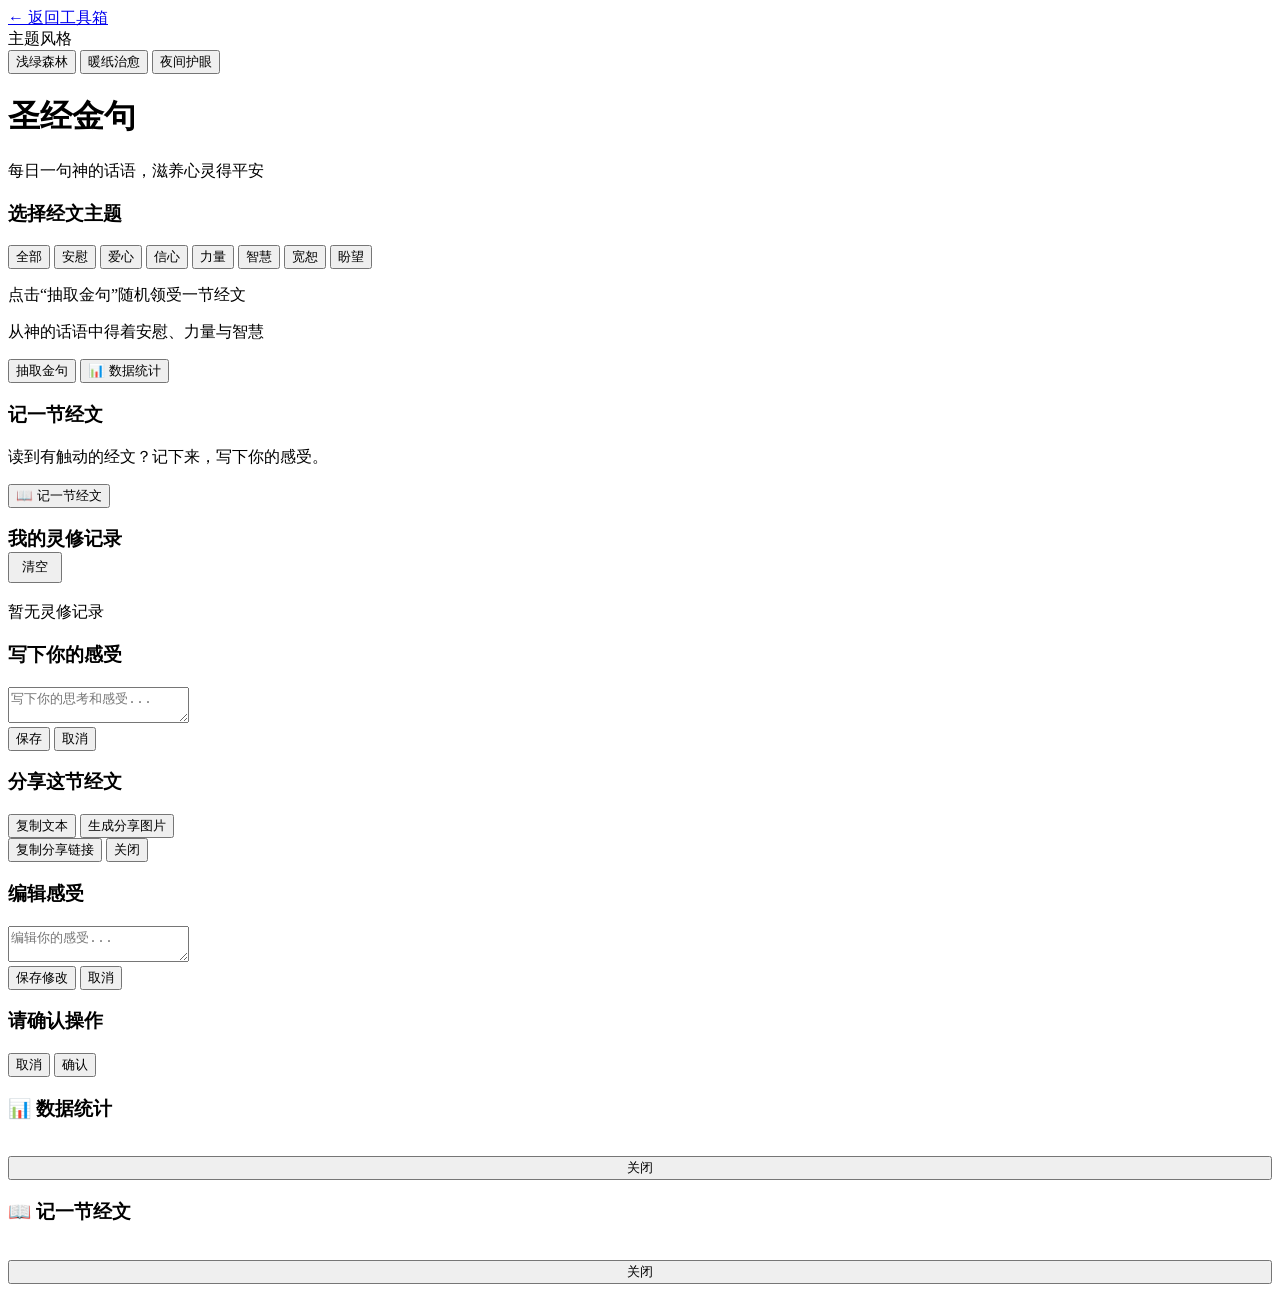
==== bible/index.html @ 03e0ed8d "fix(bible): 修复导出崩溃、日期时区与离线依赖等问题 - 新增 date-utils，统一本地日期格式化与时间戳解析：   修复打卡用 toISOString 导致的 UTC 偏移、Safa" ====
﻿<!DOCTYPE html>
<html lang="zh-CN" data-theme="forest">
<head>
    <meta charset="UTF-8">
    <meta name="viewport" content="width=device-width, initial-scale=1.0">
    <title>圣经金句</title>
    <link rel="preconnect" href="https://fonts.googleapis.com">
    <link rel="preconnect" href="https://fonts.gstatic.com" crossorigin>
    <link href="https://fonts.googleapis.com/css2?family=Noto+Sans+SC:wght@400;500;600;700&family=Noto+Serif+SC:wght@500;600;700&display=swap" rel="stylesheet">
    <link rel="stylesheet" href="../shared/theme.css">
    <link rel="stylesheet" href="./src/styles.css">
    <script src="./vendor/html2canvas.min.js"></script>
    <link rel="manifest" href="./manifest.webmanifest">
    <link rel="icon" href="./icons/icon-192.png">
    <link rel="apple-touch-icon" href="./icons/icon-192.png">
    <meta name="theme-color" content="#c27a3a">
    <meta name="apple-mobile-web-app-capable" content="yes">
    <meta name="apple-mobile-web-app-status-bar-style" content="default">
    <meta name="apple-mobile-web-app-title" content="圣经金句">
</head>
<body>
    <div class="container">
        <header>
            <a class="back-link" href="../">← 返回工具箱</a>
            <div class="theme-switch-wrap">
                <span class="theme-switch-label">主题风格</span>
                <div class="theme-selector" id="themeSelector" role="group" aria-label="主题风格切换">
                    <button class="filter-btn theme-option-btn active" id="themeToggleBtn" type="button" data-theme-choice="forest" aria-pressed="true">浅绿森林</button>
                    <button class="filter-btn theme-option-btn" type="button" data-theme-choice="warm" aria-pressed="false">暖纸治愈</button>
                    <button class="filter-btn theme-option-btn" type="button" data-theme-choice="dark" aria-pressed="false">夜间护眼</button>
                </div>
            </div>
            <h1>圣经金句</h1>
            <p>每日一句神的话语，滋养心灵得平安</p>
        </header>

        <!-- 今日经文 -->
        <div class="daily-card-section" id="dailyCardSection">
            <div id="dailyCardContainer"></div>
        </div>

        <div class="filter-section">
            <h3>选择经文主题</h3>
            <div class="filter-buttons" id="categoryFilters">
                <button class="filter-btn active" data-category="all">全部</button>
                <button class="filter-btn" data-category="comfort">安慰</button>
                <button class="filter-btn" data-category="love">爱心</button>
                <button class="filter-btn" data-category="faith">信心</button>
                <button class="filter-btn" data-category="strength">力量</button>
                <button class="filter-btn" data-category="wisdom">智慧</button>
                <button class="filter-btn" data-category="forgiveness">宽恕</button>
                <button class="filter-btn" data-category="hope">盼望</button>
            </div>
        </div>

        <div class="card-container" id="cardContainer">
            <div class="empty-state" id="emptyState">
                <p>点击“抽取金句”随机领受一节经文</p>
                <p>从神的话语中得着安慰、力量与智慧</p>
            </div>
            <div id="cardContent" style="display: none;">
                <div class="card-category" id="cardCategory"></div>
                <div class="card-level" id="cardLevel"></div>
                <div class="card-question" id="cardQuestion"></div>
                <div class="card-voice-controls" id="cardVoiceControls"></div>
            </div>
        </div>

        <!-- 控制按钮 -->
        <div class="controls">
            <button class="btn" id="drawBtn">抽取金句</button>
            <button class="btn btn-secondary" id="saveBtn" style="display: none;">写下感受</button>
            <button class="btn btn-secondary" id="shareBtn" style="display: none;">分享</button>
            <button class="btn btn-secondary" id="statsBtn">📊 数据统计</button>
        </div>

        <!-- 记一节经文 -->
        <div class="verse-note-section" id="verseNoteSection">
            <h3>记一节经文</h3>
            <p class="verse-note-hint">读到有触动的经文？记下来，写下你的感受。</p>
            <button class="btn" id="verseNoteBtn">📖 记一节经文</button>
        </div>

        <div class="history-section">
            <h3>
                我的灵修记录
                <div class="history-header-actions">
                    <div id="historyExportContainer"></div>
                    <button class="filter-btn" id="clearHistoryBtn" style="font-size: 0.8rem; padding: 5px 12px;">清空</button>
                </div>
            </h3>
            <div id="historyFiltersContainer"></div>
            <div class="history-list" id="historyList">
                <div class="empty-state">
                    <p>暂无灵修记录</p>
                </div>
            </div>
        </div>
    </div>

    <div class="modal" id="saveModal">
        <div class="modal-content">
            <h3>写下你的感受</h3>
            <p id="saveModalQuestion" style="margin-bottom: 15px; color: #6b7280;"></p>
            <div class="textarea-with-voice">
                <textarea id="answerInput" placeholder="写下你的思考和感受..."></textarea>
                <div class="voice-input-wrapper" id="saveVoiceWrapper"></div>
            </div>
            <button class="btn" id="confirmSaveBtn">保存</button>
            <button class="btn btn-secondary" id="cancelSaveBtn">取消</button>
        </div>
    </div>

    <div class="modal" id="shareModal">
        <div class="modal-content">
            <h3>分享这节经文</h3>
            <div class="share-preview" id="sharePreview">
                <div class="question" id="shareQuestion"></div>
                <div class="answer" id="shareAnswer"></div>
            </div>
            <div class="share-actions">
                <div class="share-actions-row">
                    <button class="btn" id="copyShareBtn">复制文本</button>
                    <button class="btn btn-secondary" id="generateImageBtn">生成分享图片</button>
                </div>
                <div class="share-actions-row">
                    <button class="btn btn-secondary" id="copyLinkBtn">复制分享链接</button>
                    <button class="btn btn-secondary" id="closeShareBtn">关闭</button>
                </div>
            </div>
            <div id="imagePreviewContainer" style="display: none; margin-top: 15px; text-align: center;">
                <img id="generatedImagePreview" class="share-image-preview" alt="分享卡片预览">
                <button class="btn" id="downloadImageBtn" style="margin-top: 10px;">下载图片</button>
            </div>
        </div>
    </div>

    <div class="modal" id="editModal">
        <div class="modal-content">
            <h3>编辑感受</h3>
            <p id="editModalQuestion" style="margin-bottom: 15px; color: #6b7280; font-weight: 500;"></p>
            <div class="textarea-with-voice">
                <textarea id="editAnswerInput" placeholder="编辑你的感受..."></textarea>
                <div class="voice-input-wrapper" id="editVoiceWrapper"></div>
            </div>
            <button class="btn" id="confirmEditBtn">保存修改</button>
            <button class="btn btn-secondary" id="cancelEditBtn">取消</button>
        </div>
    </div>

    <div class="modal" id="confirmModal">
        <div class="modal-content">
            <h3>请确认操作</h3>
            <p id="confirmMessage" style="margin-bottom: 16px; color: #6b7280;"></p>
            <div class="modal-actions">
                <button class="btn btn-secondary" id="confirmCancelBtn">取消</button>
                <button class="btn" id="confirmOkBtn">确认</button>
            </div>
        </div>
    </div>

    <div class="modal" id="statsModal">
        <div class="modal-content stats-modal-content">
            <h3>📊 数据统计</h3>
            <div id="statsContainer"></div>
            <button class="btn btn-secondary" id="closeStatsBtn" style="margin-top: 16px; width: 100%;">关闭</button>
        </div>
    </div>

    <!-- 记一节经文模态框 -->
    <div class="modal" id="verseNoteModal">
        <div class="modal-content verse-note-modal">
            <h3>📖 记一节经文</h3>
            <div id="verseNoteContainer"></div>
            <button class="btn btn-secondary" id="closeVerseNoteBtn" style="margin-top: 16px; width: 100%;">关闭</button>
        </div>
    </div>

    <div id="toastContainer" aria-live="polite" aria-atomic="true"></div>


    <!-- 隐藏的图片分享卡片模板 -->
    <div id="shareCardTemplate" style="position: fixed; left: -9999px; top: 0; width: 600px; height: 800px; overflow: hidden;">
        <div class="share-card-visual">
            <div class="share-card-leaf share-card-leaf-1">🌿</div>
            <div class="share-card-leaf share-card-leaf-2">🍃</div>
            <div class="share-card-leaf share-card-leaf-3">🌱</div>
            <div class="share-card-header">
                <span class="share-card-logo">✝️</span>
                <span class="share-card-title">圣经金句</span>
            </div>
            <div class="share-card-content">
                <div class="share-card-category" id="shareCardCategory"></div>
                <div class="share-card-question" id="shareCardQuestion"></div>
                <div class="share-card-ref" id="shareCardRef"></div>
                <div class="share-card-answer-section" id="shareCardAnswerSection">
                    <div class="share-card-answer-label">我的感受</div>
                    <div class="share-card-answer" id="shareCardAnswer"></div>
                </div>
            </div>
            <div class="share-card-footer">
                <div class="share-card-slogan">每日一句神的话语，滋养心灵得平安</div>
                <div class="share-card-qrcode-text">愿神的话语，成为你脚前的灯</div>
            </div>
        </div>
    </div>

    <script>
        (function loadAppScript() {
            const script = document.createElement('script');
            if (window.location.protocol === 'file:') {
                script.src = './src/app.bundle.js';
            } else {
                script.type = 'module';
                script.src = './src/main.js';
            }
            document.body.appendChild(script);
        })();

        // 注册 Service Worker（file:// 下不可用，跳过）
        if ('serviceWorker' in navigator && window.location.protocol !== 'file:') {
            window.addEventListener('load', () => {
                navigator.serviceWorker.register('./sw.js').catch((error) => {
                    console.warn('Service Worker 注册失败:', error);
                });
            });
        }
    </script>
</body>
</html>
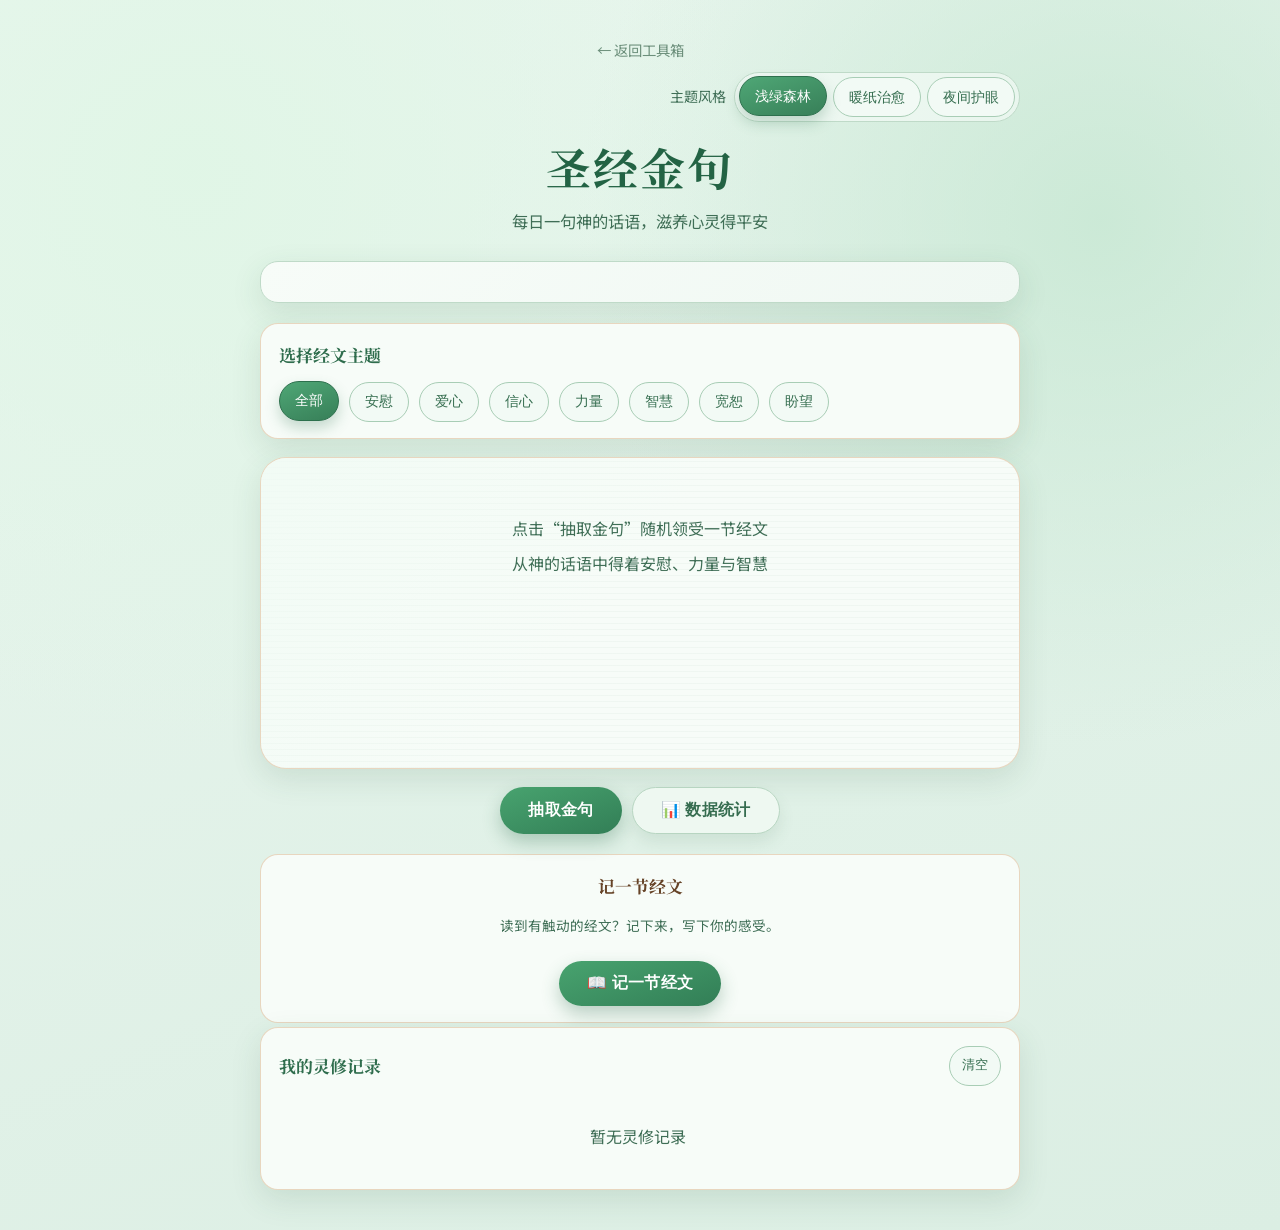
==== commit 7b740395: "feat(bible): 支持 JSON 导入与删除/清空撤销 此前只能导出不能导入，换设备、清缓存或误点清空后记录无法恢复； 删除确认还写着「不可恢复」。这次把数据安全闭环补上。  - 新增 his" ====
--- a/bible/index.html
+++ b/bible/index.html
@@ -177,6 +177,7 @@
     </div>
 
     <div id="toastContainer" aria-live="polite" aria-atomic="true"></div>
+    <input type="file" id="importFileInput" accept="application/json,.json" hidden>
 
 
     <!-- 隐藏的图片分享卡片模板 -->
--- a/bible/src/styles.css
+++ b/bible/src/styles.css
@@ -0,0 +1,3196 @@
+﻿:root {
+    --bg-main: #f6ecdf;
+    --bg-secondary: #efe1cd;
+    --paper: #fff9f1;
+    --paper-strong: #fff5e8;
+    --text-primary: #3d2c1f;
+    --text-secondary: #715740;
+    --text-muted: #9a7f67;
+    --accent: #c27a3a;
+    --accent-strong: #a86428;
+    --accent-soft: #e7c6a2;
+    --line: #e4ccb0;
+    --success: #357a4c;
+    --danger: #a54a2a;
+    --shadow-soft: 0 10px 30px rgba(95, 60, 25, 0.12);
+    --shadow-card: 0 16px 34px rgba(95, 60, 25, 0.16);
+    --radius-xl: 26px;
+    --radius-lg: 18px;
+    --radius-md: 12px;
+}
+:root[data-theme='dark'] {
+    --bg-main: #1f1b17;
+    --bg-secondary: #2b241e;
+    --paper: #2f2821;
+    --paper-strong: #3a3027;
+    --text-primary: #f5e9d9;
+    --text-secondary: #e3ccb2;
+    --text-muted: #c1a88d;
+    --accent: #d69a5c;
+    --accent-strong: #ba7e40;
+    --line: #5a4a3a;
+    --success: #79b489;
+    --danger: #d37f63;
+    --shadow-soft: 0 12px 30px rgba(0, 0, 0, 0.3);
+}
+:root[data-theme='forest'] {
+    --bg-main: #e9f6ee;
+    --bg-secondary: #dbeee3;
+    --paper: #f7fcf8;
+    --paper-strong: #f0f8f3;
+    --text-primary: #1f4631;
+    --text-secondary: #3f6e56;
+    --text-muted: #6c8f7b;
+    --accent: #3f9b66;
+    --accent-strong: #2f7c51;
+    --accent-soft: #cae8d6;
+    --line: #bfdac8;
+    --success: #2f8554;
+    --danger: #b45339;
+    --shadow-soft: 0 10px 30px rgba(49, 95, 64, 0.13);
+    --shadow-card: 0 16px 34px rgba(49, 95, 64, 0.16);
+}
+
+* {
+    margin: 0;
+    padding: 0;
+    box-sizing: border-box;
+}
+
+html,
+body {
+    min-height: 100%;
+}
+
+body {
+    font-family: 'Noto Sans SC', 'Microsoft YaHei', sans-serif;
+    color: var(--text-primary);
+    background:
+        radial-gradient(circle at 12% 14%, rgba(255, 240, 220, 0.9) 0%, rgba(255, 240, 220, 0) 36%),
+        radial-gradient(circle at 86% 18%, rgba(244, 216, 183, 0.75) 0%, rgba(244, 216, 183, 0) 34%),
+        linear-gradient(160deg, var(--bg-main) 0%, var(--bg-secondary) 100%);
+    display: flex;
+    justify-content: center;
+    padding: 28px 18px calc(40px + env(safe-area-inset-bottom));
+    line-height: 1.55;
+    -webkit-tap-highlight-color: transparent;
+    transition: background 0.26s ease, color 0.2s ease;
+}
+
+.container {
+    width: 100%;
+    max-width: 760px;
+    position: relative;
+}
+
+header {
+    text-align: center;
+    margin-bottom: 26px;
+    animation: rise-in 0.5s ease-out both;
+}
+
+.theme-switch-wrap {
+    display: flex;
+    justify-content: flex-end;
+    align-items: center;
+    flex-wrap: wrap;
+    gap: 8px;
+    margin-bottom: 10px;
+}
+.theme-switch-label {
+    color: var(--text-secondary);
+    font-size: 0.88rem;
+}
+.theme-selector {
+    display: inline-flex;
+    gap: 6px;
+    padding: 4px;
+    border-radius: 999px;
+    border: 1px solid var(--line);
+    background: rgba(255, 255, 255, 0.5);
+}
+.theme-option-btn {
+    min-height: 34px;
+    padding: 7px 12px;
+    font-size: 0.82rem;
+    white-space: nowrap;
+}
+
+header h1 {
+    font-family: 'Noto Serif SC', 'Songti SC', serif;
+    font-size: clamp(2rem, 4.3vw, 2.8rem);
+    letter-spacing: 0.04em;
+    color: #5c3d24;
+    margin-bottom: 8px;
+}
+
+header p {
+    color: var(--text-secondary);
+    font-size: 1.02rem;
+}
+
+.filter-section,
+.history-section,
+.card-container,
+.modal-content {
+    background: var(--paper);
+    border: 1px solid rgba(228, 204, 176, 0.78);
+    box-shadow: var(--shadow-soft);
+}
+
+.filter-section,
+.history-section {
+    border-radius: var(--radius-lg);
+    padding: 18px 18px 16px;
+}
+
+.filter-section {
+    margin-bottom: 18px;
+    animation: rise-in 0.55s ease-out both;
+}
+
+.filter-section h3,
+.history-section h3 {
+    font-family: 'Noto Serif SC', 'Songti SC', serif;
+    color: #69462c;
+    margin-bottom: 14px;
+    font-size: 1.06rem;
+}
+
+.filter-buttons {
+    display: flex;
+    flex-wrap: wrap;
+    gap: 10px;
+}
+
+.filter-btn {
+    border: 1px solid #d6b58f;
+    background: #fff7ee;
+    color: #80583a;
+    border-radius: 999px;
+    padding: 9px 15px;
+    font-size: 0.9rem;
+    min-height: 40px;
+    cursor: pointer;
+    transition: transform 0.18s cubic-bezier(0.2, 0.8, 0.2, 1), box-shadow 0.18s ease, background-color 0.2s ease, color 0.2s ease, border-color 0.2s ease;
+}
+
+.filter-btn:hover,
+.filter-btn.active {
+    background: linear-gradient(160deg, #d3955a 0%, #be7736 100%);
+    color: #fff;
+    border-color: #b46a2d;
+    box-shadow: 0 7px 14px rgba(167, 101, 44, 0.24);
+    transform: translateY(-1px);
+}
+
+.filter-btn:active {
+    transform: scale(0.98);
+}
+
+.card-container {
+    border-radius: var(--radius-xl);
+    padding: 34px 28px;
+    min-height: 312px;
+    margin-bottom: 18px;
+    position: relative;
+    overflow: hidden;
+    animation: rise-in 0.6s ease-out both;
+}
+
+.card-container::before {
+    content: '';
+    position: absolute;
+    inset: 0;
+    pointer-events: none;
+    background:
+        linear-gradient(130deg, rgba(255, 244, 228, 0.75) 0%, rgba(255, 244, 228, 0) 46%),
+        repeating-linear-gradient(0deg, rgba(191, 147, 107, 0.035) 0, rgba(191, 147, 107, 0.035) 1px, transparent 1px, transparent 6px);
+}
+
+#cardContent,
+#emptyState {
+    position: relative;
+    z-index: 1;
+}
+
+.empty-state {
+    text-align: center;
+    color: var(--text-secondary);
+    padding: 24px 12px;
+}
+
+.empty-state p + p {
+    margin-top: 10px;
+}
+
+.card-category {
+    font-size: 0.9rem;
+    color: #896a4d;
+    margin-bottom: 12px;
+    text-transform: none;
+}
+
+.card-level,
+.history-item .level-badge {
+    display: inline-flex;
+    align-items: center;
+    border-radius: 999px;
+    padding: 5px 13px;
+    font-size: 0.8rem;
+    font-weight: 700;
+    border: 1px solid transparent;
+    margin-bottom: 16px;
+}
+
+.level-1 {
+    background: #f7ecdc;
+    color: #8f5d2f;
+    border-color: #e6c9a7;
+}
+
+.level-2 {
+    background: #f4e2cf;
+    color: #7b4625;
+    border-color: #dfbb93;
+}
+
+.level-3 {
+    background: #f0d9c7;
+    color: #6e2f1e;
+    border-color: #d8ab8d;
+}
+
+.card-question {
+    font-family: 'Noto Serif SC', 'Songti SC', serif;
+    font-size: clamp(1.28rem, 2.7vw, 1.68rem);
+    line-height: 1.75;
+    color: #422c1a;
+}
+
+/* Bible verse display styles */
+.verse-text {
+    font-family: 'Noto Serif SC', 'Songti SC', serif;
+    font-size: clamp(1.32rem, 2.8vw, 1.72rem);
+    line-height: 1.85;
+    color: #422c1a;
+    margin-bottom: 16px;
+    text-align: center;
+}
+
+.verse-reference {
+    font-family: 'Noto Sans SC', sans-serif;
+    font-size: clamp(0.95rem, 2vw, 1.15rem);
+    color: #8b6914;
+    text-align: right;
+    font-style: italic;
+    margin-top: 12px;
+    padding-top: 12px;
+    border-top: 1px dashed var(--line);
+}
+
+/* Verse reference label in card header */
+.verse-reference-label {
+    background: linear-gradient(135deg, var(--accent-soft) 0%, var(--accent) 100%);
+    color: var(--paper);
+    font-size: 0.85rem;
+    font-weight: 600;
+    padding: 6px 14px;
+    border-radius: 20px;
+    font-family: 'Noto Sans SC', sans-serif;
+    letter-spacing: 0.02em;
+}
+
+/* Verse reference badge in history */
+.verse-reference-badge {
+    background: linear-gradient(135deg, #8b6914 0%, #c27a3a 100%);
+    color: #fff;
+    font-size: 0.75rem;
+    font-weight: 600;
+    padding: 4px 10px;
+    border-radius: 12px;
+    font-family: 'Noto Sans SC', sans-serif;
+}
+
+.controls {
+    display: flex;
+    justify-content: center;
+    flex-wrap: wrap;
+    gap: 10px;
+    margin-bottom: 20px;
+    animation: rise-in 0.65s ease-out both;
+}
+
+.btn {
+    border: none;
+    border-radius: 999px;
+    min-height: 44px;
+    padding: 12px 28px;
+    font-size: 0.98rem;
+    font-weight: 600;
+    cursor: pointer;
+    letter-spacing: 0.02em;
+    transition: transform 0.18s cubic-bezier(0.2, 0.8, 0.2, 1), box-shadow 0.2s ease, filter 0.2s ease;
+}
+
+.btn:hover {
+    transform: translateY(-1px);
+}
+
+.btn:active {
+    transform: translateY(0) scale(0.98);
+}
+
+.btn {
+    background: linear-gradient(160deg, var(--accent) 0%, var(--accent-strong) 100%);
+    color: #fff;
+    box-shadow: 0 8px 18px rgba(166, 98, 38, 0.3);
+}
+
+.btn-secondary {
+    background: #fff3e5;
+    color: #875734;
+    border: 1px solid #e0bf9b;
+    box-shadow: 0 8px 16px rgba(113, 76, 40, 0.12);
+}
+
+.history-section {
+    margin-top: 4px;
+    animation: rise-in 0.7s ease-out both;
+}
+
+.history-section h3 {
+    display: flex;
+    flex-wrap: wrap;
+    align-items: center;
+    justify-content: space-between;
+    gap: 10px;
+}
+
+.history-header-actions {
+    display: flex;
+    align-items: center;
+    gap: 8px;
+}
+
+/* ==================== 历史记录筛选控件 ==================== */
+.history-filters {
+    display: flex;
+    flex-wrap: wrap;
+    gap: 12px;
+    margin-bottom: 16px;
+    padding: 12px;
+    background: rgba(255, 247, 238, 0.6);
+    border-radius: 12px;
+    border: 1px solid rgba(228, 204, 176, 0.5);
+}
+
+.filter-group {
+    display: flex;
+    align-items: center;
+    gap: 8px;
+}
+
+.filter-group label {
+    font-size: 0.9rem;
+    color: var(--text-secondary);
+    font-weight: 500;
+}
+
+.filter-select {
+    border: 1px solid #d6b58f;
+    background: #fff7ee;
+    color: #80583a;
+    border-radius: 8px;
+    padding: 8px 12px;
+    font-size: 0.9rem;
+    min-height: 36px;
+    cursor: pointer;
+    transition: border-color 0.2s ease, box-shadow 0.2s ease;
+}
+
+.filter-select:hover,
+.filter-select:focus {
+    border-color: #b46a2d;
+    outline: none;
+    box-shadow: 0 2px 8px rgba(167, 101, 44, 0.15);
+}
+
+/* ==================== 历史记录项样式增强 ==================== */
+.history-item {
+    background: var(--paper-strong);
+    border: 1px solid #ecd4b8;
+    border-left: 4px solid #c68449;
+    border-radius: var(--radius-md);
+    padding: 13px;
+    margin-bottom: 10px;
+    transition: transform 0.2s ease, box-shadow 0.2s ease;
+}
+
+.history-item:hover {
+    transform: translateY(-2px);
+    box-shadow: 0 4px 12px rgba(95, 60, 25, 0.1);
+}
+
+.history-item-header {
+    display: flex;
+    justify-content: space-between;
+    align-items: center;
+    margin-bottom: 8px;
+}
+
+.history-item-actions {
+    display: flex;
+    gap: 6px;
+}
+
+.history-action-btn {
+    width: 28px;
+    height: 28px;
+    border: none;
+    background: transparent;
+    border-radius: 6px;
+    cursor: pointer;
+    font-size: 14px;
+    display: flex;
+    align-items: center;
+    justify-content: center;
+    transition: background-color 0.2s ease, transform 0.15s ease;
+}
+
+.history-action-btn:hover {
+    background-color: rgba(0, 0, 0, 0.05);
+    transform: scale(1.1);
+}
+
+.history-action-btn.edit-btn:hover {
+    background-color: rgba(76, 175, 80, 0.15);
+}
+
+.history-action-btn.delete-btn:hover {
+    background-color: rgba(244, 67, 54, 0.15);
+}
+
+.history-item-tags {
+    display: flex;
+    gap: 8px;
+    margin-bottom: 10px;
+}
+
+.category-tag {
+    display: inline-flex;
+    align-items: center;
+    border-radius: 999px;
+    padding: 4px 10px;
+    font-size: 0.75rem;
+    font-weight: 600;
+    border: 1px solid transparent;
+}
+
+.category-comfort { background: #e3f2fd; color: #2c6fbb; border-color: #bbdefb; }
+.category-love { background: #fdeaea; color: #c0392b; border-color: #f8d0d0; }
+.category-faith { background: #f3e5f5; color: #7d3c98; border-color: #e1bee7; }
+.category-strength { background: #fff3e0; color: #c87f0a; border-color: #ffe0b2; }
+.category-wisdom { background: #e0f2f1; color: #148f77; border-color: #b2dfdb; }
+.category-forgiveness { background: #e3f2fd; color: #2471a3; border-color: #bbdefb; }
+.category-hope { background: #fdf1e3; color: #ca6f1e; border-color: #f8ddbe; }
+
+/* 来源标签：抽卡 / 每日 / 手记 */
+.source-tag {
+    display: inline-flex;
+    align-items: center;
+    border-radius: 999px;
+    padding: 4px 10px;
+    font-size: 0.72rem;
+    font-weight: 600;
+    border: 1px solid transparent;
+}
+
+.source-draw { background: #eef4fb; color: #3f6fa8; border-color: #d3e2f2; }
+.source-daily { background: #fdf1e3; color: #b9651c; border-color: #f6ddc2; }
+.source-note { background: #e6f5f2; color: #17796c; border-color: #c3e6e0; }
+
+:root[data-theme='dark'] .source-draw { background: #23303d; color: #9fc4e8; border-color: #35485a; }
+:root[data-theme='dark'] .source-daily { background: #3a2d20; color: #e8b98a; border-color: #55412d; }
+:root[data-theme='dark'] .source-note { background: #1e3431; color: #8fd8cc; border-color: #2e4c48; }
+
+.history-item .updated-at {
+    font-size: 0.75rem;
+    color: var(--text-muted);
+    margin-top: 8px;
+    text-align: right;
+}
+
+/* ==================== 导出控件样式 ==================== */
+.export-controls {
+    position: relative;
+}
+
+.export-btn {
+    min-height: 32px;
+    padding: 6px 14px;
+    font-size: 0.85rem;
+}
+
+.export-dropdown {
+    position: absolute;
+    top: 100%;
+    right: 0;
+    margin-top: 6px;
+    background: white;
+    border: 1px solid #e0d0b8;
+    border-radius: 10px;
+    box-shadow: 0 8px 24px rgba(95, 60, 25, 0.15);
+    min-width: 160px;
+    z-index: 100;
+    overflow: hidden;
+}
+
+.export-option {
+    padding: 10px 14px;
+    font-size: 0.9rem;
+    color: #5c3d24;
+    cursor: pointer;
+    transition: background-color 0.15s ease;
+    border-bottom: 1px solid rgba(228, 204, 176, 0.4);
+}
+
+.export-option:last-child {
+    border-bottom: none;
+}
+
+.export-option:hover {
+    background-color: #fff7ee;
+}
+
+/* ==================== 深色主题适配 ==================== */
+:root[data-theme='dark'] .history-filters {
+    background: rgba(47, 40, 33, 0.6);
+    border-color: rgba(90, 74, 58, 0.5);
+}
+
+:root[data-theme='dark'] .filter-select {
+    border-color: #5a4a3a;
+    background: #2b221a;
+    color: #e3ccb2;
+}
+
+:root[data-theme='dark'] .filter-select:hover,
+:root[data-theme='dark'] .filter-select:focus {
+    border-color: #8a6a4a;
+}
+
+:root[data-theme='dark'] .export-dropdown {
+    background: #2f2821;
+    border-color: #5a4a3a;
+}
+
+:root[data-theme='dark'] .export-option {
+    color: #e3ccb2;
+    border-color: rgba(90, 74, 58, 0.4);
+}
+
+:root[data-theme='dark'] .export-option:hover {
+    background-color: #3a3027;
+}
+
+/* ==================== 森林主题适配 ==================== */
+:root[data-theme='forest'] .history-filters {
+    background: rgba(240, 251, 244, 0.6);
+    border-color: rgba(191, 218, 200, 0.5);
+}
+
+:root[data-theme='forest'] .filter-select {
+    border-color: #a8cdb5;
+    background: #f2faf5;
+    color: #366e50;
+}
+
+:root[data-theme='forest'] .filter-select:hover,
+:root[data-theme='forest'] .filter-select:focus {
+    border-color: #2d704d;
+}
+
+:root[data-theme='forest'] .export-dropdown {
+    background: #f7fcf8;
+    border-color: #bfdac8;
+}
+
+:root[data-theme='forest'] .export-option {
+    color: #2a5a40;
+    border-color: rgba(191, 218, 200, 0.4);
+}
+
+:root[data-theme='forest'] .export-option:hover {
+    background-color: #eef8f1;
+}
+
+:root[data-theme='forest'] .category-couple { background: #fce4ec; color: #c2185b; border-color: #f8bbd9; }
+:root[data-theme='forest'] .category-friend { background: #e3f2fd; color: #1976d2; border-color: #bbdefb; }
+:root[data-theme='forest'] .category-family { background: #fff3e0; color: #f57c00; border-color: #ffe0b2; }
+:root[data-theme='forest'] .category-self { background: #f3e5f5; color: #7b1fa2; border-color: #e1bee7; }
+:root[data-theme='forest'] .category-clear_thinking { background: #e8f5e9; color: #388e3c; border-color: #c8e6c9; }
+
+/* ==================== 移动端适配 ==================== */
+@media (max-width: 600px) {
+    .history-filters {
+        flex-direction: column;
+        gap: 10px;
+    }
+    
+    .filter-group {
+        width: 100%;
+    }
+    
+    .filter-select {
+        flex: 1;
+    }
+    
+    .history-item-header {
+        flex-wrap: wrap;
+        gap: 8px;
+    }
+    
+    .history-item-tags {
+        flex-wrap: wrap;
+    }
+    
+    .export-dropdown {
+        right: auto;
+        left: 0;
+    }
+}
+
+.history-list {
+    max-height: 420px;
+    overflow-y: auto;
+    padding-right: 4px;
+    -webkit-overflow-scrolling: touch;
+    overscroll-behavior: contain;
+}
+
+.history-item {
+    background: var(--paper-strong);
+    border: 1px solid #ecd4b8;
+    border-left: 4px solid #c68449;
+    border-radius: var(--radius-md);
+    padding: 13px;
+    margin-bottom: 10px;
+}
+
+.history-item .timestamp {
+    color: var(--text-muted);
+    font-size: 0.78rem;
+    margin-bottom: 6px;
+}
+
+.history-item .question {
+    color: #4d331f;
+    font-weight: 600;
+    margin-bottom: 8px;
+}
+
+.history-item .answer {
+    background: #fffcf7;
+    border: 1px solid #edd9c3;
+    border-radius: 10px;
+    color: #65472f;
+    padding: 11px;
+    white-space: pre-wrap;
+}
+
+.modal {
+    display: none;
+    position: fixed;
+    inset: 0;
+    background: rgba(74, 51, 33, 0.42);
+    backdrop-filter: blur(2px);
+    align-items: center;
+    justify-content: center;
+    z-index: 999;
+    padding: 20px;
+}
+
+.modal.active {
+    display: flex;
+}
+
+.modal-content {
+    border-radius: 20px;
+    width: min(540px, 100%);
+    padding: 24px 20px;
+    animation: pop-in 0.24s ease-out;
+}
+
+.modal-content h3 {
+    font-family: 'Noto Serif SC', 'Songti SC', serif;
+    color: #664327;
+    margin-bottom: 16px;
+}
+
+.modal-content textarea {
+    width: 100%;
+    min-height: 140px;
+    border: 1px solid #d7ba97;
+    border-radius: 10px;
+    background: #fffbf6;
+    color: #4c3422;
+    padding: 11px 12px;
+    resize: vertical;
+    margin-bottom: 14px;
+    font: inherit;
+}
+
+.modal-content textarea:focus-visible,
+.btn:focus-visible,
+.filter-btn:focus-visible {
+    outline: 2px solid #b96a2b;
+    outline-offset: 2px;
+}
+
+.modal-actions {
+    display: flex;
+    gap: 10px;
+    justify-content: flex-end;
+}
+
+.modal-actions .btn {
+    min-width: 92px;
+}
+
+.share-preview {
+    border: 1px solid #e4c9a9;
+    border-radius: 14px;
+    background: linear-gradient(150deg, #fff5e7 0%, #f8e7d2 100%);
+    padding: 16px;
+    text-align: left;
+    margin-bottom: 16px;
+}
+
+.share-preview .question {
+    font-family: 'Noto Serif SC', 'Songti SC', serif;
+    color: #50341f;
+    font-size: 1.05rem;
+    margin-bottom: 9px;
+}
+
+.share-preview .answer {
+    color: #6a4a2f;
+    background: rgba(255, 255, 255, 0.65);
+    border-radius: 10px;
+    padding: 10px;
+    border: 1px solid #ead2b6;
+}
+
+#toastContainer {
+    position: fixed;
+    right: 18px;
+    bottom: 20px;
+    display: flex;
+    flex-direction: column;
+    gap: 10px;
+    z-index: 1200;
+}
+
+.toast {
+    min-width: 220px;
+    max-width: min(88vw, 320px);
+    background: #fff8ee;
+    border: 1px solid #e7c8a4;
+    color: #6b4a2d;
+    border-left: 4px solid var(--accent);
+    border-radius: 10px;
+    padding: 10px 12px;
+    box-shadow: 0 8px 22px rgba(95, 60, 25, 0.18);
+    opacity: 0;
+    transform: translateY(6px);
+    animation: toast-in 0.18s cubic-bezier(0.2, 0.8, 0.2, 1) forwards;
+}
+
+.toast.toast-error {
+    border-left-color: var(--danger);
+}
+
+.toast.toast-success {
+    border-left-color: var(--success);
+}
+
+/* 带「撤销」按钮的提示（删除 / 清空） */
+.toast-with-action {
+    display: flex;
+    align-items: center;
+    gap: 12px;
+    border-left-color: var(--success);
+}
+
+.toast-with-action .toast-message {
+    flex: 1;
+    line-height: 1.4;
+}
+
+.toast-undo {
+    flex: none;
+    padding: 4px 12px;
+    border: 1px solid currentColor;
+    border-radius: 999px;
+    background: transparent;
+    color: inherit;
+    font: inherit;
+    font-size: 0.85rem;
+    font-weight: 600;
+    cursor: pointer;
+    transition: background-color 0.15s ease;
+}
+
+.toast-undo:hover {
+    background: rgba(95, 60, 25, 0.1);
+}
+
+.toast.toast-hide {
+    animation: toast-out 0.18s ease forwards;
+}
+
+@keyframes rise-in {
+    from {
+        opacity: 0;
+        transform: translateY(14px);
+    }
+    to {
+        opacity: 1;
+        transform: translateY(0);
+    }
+}
+
+@keyframes pop-in {
+    from {
+        opacity: 0;
+        transform: translateY(10px) scale(0.98);
+    }
+    to {
+        opacity: 1;
+        transform: translateY(0) scale(1);
+    }
+}
+
+@keyframes toast-in {
+    from {
+        opacity: 0;
+        transform: translateY(6px);
+    }
+    to {
+        opacity: 1;
+        transform: translateY(0);
+    }
+}
+
+@keyframes toast-out {
+    from {
+        opacity: 1;
+        transform: translateY(0);
+    }
+    to {
+        opacity: 0;
+        transform: translateY(4px);
+    }
+}
+
+:root[data-theme='forest'] body {
+    background:
+        radial-gradient(circle at 15% 14%, rgba(224, 246, 230, 0.95) 0%, rgba(224, 246, 230, 0) 38%),
+        radial-gradient(circle at 86% 18%, rgba(198, 231, 210, 0.82) 0%, rgba(198, 231, 210, 0) 35%),
+        linear-gradient(160deg, var(--bg-main) 0%, var(--bg-secondary) 100%);
+}
+:root[data-theme='forest'] header h1 { color: #236344; }
+:root[data-theme='forest'] .filter-section h3,
+:root[data-theme='forest'] .history-section h3 { color: #2f6d4d; }
+:root[data-theme='forest'] .filter-btn {
+    border-color: #a8cdb5;
+    background: #f2faf5;
+    color: #366e50;
+}
+:root[data-theme='forest'] .filter-btn:hover,
+:root[data-theme='forest'] .filter-btn.active {
+    background: linear-gradient(160deg, #4fa776 0%, #377f58 100%);
+    border-color: #2d704d;
+    box-shadow: 0 7px 14px rgba(47, 116, 79, 0.25);
+    color: #fff;
+}
+:root[data-theme='forest'] .btn {
+    background: linear-gradient(160deg, #48a36f 0%, #327e56 100%);
+    box-shadow: 0 8px 18px rgba(43, 105, 72, 0.3);
+}
+:root[data-theme='forest'] .btn-secondary {
+    background: #eef8f1;
+    color: #356c4f;
+    border-color: #b7d5c1;
+    box-shadow: 0 8px 16px rgba(68, 113, 85, 0.12);
+}
+:root[data-theme='forest'] .card-container::before {
+    background:
+        linear-gradient(130deg, rgba(240, 251, 244, 0.8) 0%, rgba(240, 251, 244, 0) 46%),
+        repeating-linear-gradient(0deg, rgba(103, 154, 122, 0.055) 0, rgba(103, 154, 122, 0.055) 1px, transparent 1px, transparent 6px);
+}
+:root[data-theme='forest'] .card-category { color: #4e7a63; }
+:root[data-theme='forest'] .card-question { color: #224734; }
+:root[data-theme='forest'] .level-1 { background: #eaf6ee; color: #396f50; border-color: #b8d8c4; }
+:root[data-theme='forest'] .level-2 { background: #e0f1e7; color: #2e6548; border-color: #a7ccba; }
+:root[data-theme='forest'] .level-3 { background: #d7ebdf; color: #25563e; border-color: #97c1ae; }
+:root[data-theme='forest'] .history-item {
+    border-color: #c4ddcf;
+    border-left-color: #3f9463;
+}
+:root[data-theme='forest'] .history-item .question { color: #2a5a40; }
+:root[data-theme='forest'] .history-item .answer {
+    background: #f7fcf8;
+    border-color: #cce2d4;
+    color: #315c45;
+}
+:root[data-theme='forest'] .modal {
+    background: rgba(28, 70, 51, 0.36);
+}
+:root[data-theme='forest'] .modal-content h3 { color: #2f674a; }
+:root[data-theme='forest'] .modal-content textarea {
+    border-color: #b3d3c0;
+    background: #f7fcf8;
+    color: #2a533f;
+}
+:root[data-theme='forest'] .share-preview {
+    border-color: #b6d6c3;
+    background: linear-gradient(150deg, #f3faf6 0%, #e3f2e8 100%);
+}
+:root[data-theme='forest'] .share-preview .question { color: #2b5a41; }
+:root[data-theme='forest'] .share-preview .answer {
+    border-color: #c8e0d2;
+    color: #335b45;
+}
+:root[data-theme='forest'] .modal-content textarea:focus-visible,
+:root[data-theme='forest'] .btn:focus-visible,
+:root[data-theme='forest'] .filter-btn:focus-visible {
+    outline-color: #2f8157;
+}
+
+@media (max-width: 600px) {
+    body {
+        padding: 16px 12px calc(26px + env(safe-area-inset-bottom));
+    }
+
+    header {
+        margin-bottom: 18px;
+    }
+
+    header p {
+        font-size: 0.95rem;
+    }
+
+    .theme-switch-wrap {
+        justify-content: center;
+    }
+
+    .theme-selector {
+        width: 100%;
+        justify-content: center;
+    }
+
+    .card-container {
+        padding: 26px 18px;
+        min-height: 280px;
+    }
+
+    .card-question {
+        font-size: clamp(1.12rem, 4.7vw, 1.35rem);
+        line-height: 1.66;
+    }
+
+    .btn {
+        width: 100%;
+        min-height: 46px;
+        padding-top: 11px;
+        padding-bottom: 11px;
+    }
+
+    .controls {
+        flex-direction: column;
+        align-items: stretch;
+        gap: 8px;
+    }
+
+    .filter-btn {
+        min-height: 44px;
+        padding: 8px 14px;
+    }
+
+    .filter-buttons {
+        gap: 8px;
+    }
+
+    .history-list {
+        max-height: 300px;
+    }
+
+    .modal-content {
+        padding: 20px 16px;
+    }
+
+    .modal-content textarea {
+        min-height: 120px;
+    }
+
+    #toastContainer {
+        left: 12px;
+        right: 12px;
+        bottom: 14px;
+    }
+
+    .modal-actions {
+        flex-direction: column-reverse;
+    }
+}
+
+@media (max-width: 360px) {
+    body {
+        padding: 14px 10px calc(20px + env(safe-area-inset-bottom));
+    }
+
+    header h1 {
+        font-size: 1.82rem;
+        letter-spacing: 0.02em;
+    }
+
+    header p {
+        font-size: 0.9rem;
+    }
+
+    .filter-section,
+    .history-section {
+        padding: 14px 12px;
+    }
+
+    .card-container {
+        min-height: 248px;
+        padding: 20px 14px;
+    }
+
+    .card-question {
+        font-size: 1.05rem;
+        line-height: 1.62;
+    }
+
+    .history-list {
+        max-height: 240px;
+    }
+
+    .btn {
+        min-height: 46px;
+        font-size: 0.94rem;
+    }
+}
+
+@media (min-width: 361px) and (max-width: 390px) {
+    body {
+        padding: 16px 12px calc(24px + env(safe-area-inset-bottom));
+    }
+
+    header h1 {
+        font-size: 2.02rem;
+    }
+
+    .card-container {
+        min-height: 268px;
+        padding: 24px 16px;
+    }
+
+    .card-question {
+        font-size: 1.12rem;
+        line-height: 1.64;
+    }
+
+    .history-list {
+        max-height: 276px;
+    }
+}
+
+@media (min-width: 391px) and (max-width: 430px) {
+    body {
+        padding: 18px 14px calc(24px + env(safe-area-inset-bottom));
+    }
+
+    header h1 {
+        font-size: 2.14rem;
+    }
+
+    .card-container {
+        min-height: 286px;
+        padding: 26px 18px;
+    }
+
+    .card-question {
+        font-size: 1.18rem;
+        line-height: 1.66;
+    }
+
+    .history-list {
+        max-height: 304px;
+    }
+}
+
+@media (max-width: 430px) and (max-height: 844px) {
+    .history-list {
+        max-height: 250px;
+    }
+}
+
+@media (max-width: 430px) and (min-height: 932px) {
+    .card-container {
+        min-height: 300px;
+    }
+
+    .history-list {
+        max-height: 340px;
+    }
+}
+
+@media (max-width: 420px) {
+    .filter-buttons .filter-btn {
+        flex: 1 1 calc(50% - 8px);
+        text-align: center;
+    }
+
+    .history-item {
+        padding: 11px;
+    }
+
+    .history-item .answer {
+        padding: 9px;
+    }
+}
+
+@media (prefers-reduced-motion: reduce) {
+    *, *::before, *::after {
+        animation: none !important;
+        transition: none !important;
+        scroll-behavior: auto !important;
+    }
+}
+
+:root[data-theme='dark'] header h1 { color: #f7e8d5; }
+:root[data-theme='dark'] .filter-section h3,
+:root[data-theme='dark'] .history-section h3 { color: #ecd2b5; }
+:root[data-theme='dark'] .card-category { color: #d4b493; }
+:root[data-theme='dark'] .card-question { color: #f7e7d2; }
+:root[data-theme='dark'] .history-item { border-color: #66513d; }
+:root[data-theme='dark'] .history-item .question { color: #efd9bf; }
+:root[data-theme='dark'] .history-item .answer {
+    background: #32281f;
+    border-color: #5b4835;
+    color: #e8d4bd;
+}
+:root[data-theme='dark'] .modal-content h3 { color: #f0d8bc; }
+:root[data-theme='dark'] .modal-content textarea {
+    background: #2b221a;
+    border-color: #69533d;
+    color: #f4e5d3;
+}
+:root[data-theme='dark'] .share-preview .question { color: #efd9bf; }
+:root[data-theme='dark'] .share-preview .answer {
+    background: rgba(42, 33, 25, 0.7);
+    border-color: #6e563f;
+    color: #f2dfc8;
+}
+:root[data-theme='dark'] .toast {
+    background: #32281f;
+    border-color: #6a523b;
+    color: #f3dfc8;
+}
+
+:root[data-theme='dark'] .toast-undo:hover {
+    background: rgba(243, 223, 200, 0.12);
+}
+
+/* ==================== 分享卡片图片样式 - 绿色生命力风格 ==================== */
+.share-card-visual {
+    width: 600px;
+    height: 800px;
+    background: linear-gradient(135deg, #e8f5e9 0%, #c8e6c9 25%, #a5d6a7 50%, #81c784 75%, #66bb6a 100%);
+    position: relative;
+    overflow: hidden;
+    font-family: 'Noto Sans SC', 'Microsoft YaHei', sans-serif;
+    display: flex;
+    flex-direction: column;
+    padding: 50px 45px;
+    box-sizing: border-box;
+}
+
+/* 装饰性叶子元素 */
+.share-card-leaf {
+    position: absolute;
+    font-size: 48px;
+    opacity: 0.25;
+    filter: blur(0.5px);
+    animation: float-leaf 6s ease-in-out infinite;
+}
+
+.share-card-leaf-1 {
+    top: 30px;
+    right: 40px;
+    transform: rotate(15deg);
+    animation-delay: 0s;
+}
+
+.share-card-leaf-2 {
+    bottom: 120px;
+    left: 30px;
+    font-size: 64px;
+    opacity: 0.2;
+    transform: rotate(-20deg);
+    animation-delay: 2s;
+}
+
+.share-card-leaf-3 {
+    top: 200px;
+    right: 25px;
+    font-size: 36px;
+    opacity: 0.3;
+    transform: rotate(45deg);
+    animation-delay: 4s;
+}
+
+@keyframes float-leaf {
+    0%, 100% { transform: translateY(0) rotate(var(--rot, 0deg)); }
+    50% { transform: translateY(-10px) rotate(calc(var(--rot, 0deg) + 5deg)); }
+}
+
+/* 头部区域 */
+.share-card-header {
+    display: flex;
+    align-items: center;
+    justify-content: center;
+    gap: 12px;
+    margin-bottom: 40px;
+    padding-bottom: 25px;
+    border-bottom: 2px solid rgba(46, 125, 50, 0.2);
+}
+
+.share-card-logo {
+    font-size: 42px;
+    filter: drop-shadow(0 2px 4px rgba(0, 0, 0, 0.1));
+}
+
+.share-card-title {
+    font-family: 'Noto Serif SC', 'Songti SC', serif;
+    font-size: 38px;
+    font-weight: 700;
+    color: #1b5e20;
+    letter-spacing: 0.08em;
+    text-shadow: 0 2px 4px rgba(0, 0, 0, 0.05);
+}
+
+/* 内容区域 */
+.share-card-content {
+    flex: 1;
+    display: flex;
+    flex-direction: column;
+    gap: 25px;
+    background: rgba(255, 255, 255, 0.85);
+    border-radius: 24px;
+    padding: 35px 30px;
+    box-shadow: 0 8px 32px rgba(46, 125, 50, 0.15);
+    backdrop-filter: blur(10px);
+    border: 1px solid rgba(255, 255, 255, 0.5);
+}
+
+.share-card-category {
+    display: inline-block;
+    align-self: flex-start;
+    background: linear-gradient(135deg, #43a047 0%, #2e7d32 100%);
+    color: white;
+    padding: 8px 20px;
+    border-radius: 20px;
+    font-size: 16px;
+    font-weight: 600;
+    letter-spacing: 0.05em;
+    box-shadow: 0 4px 12px rgba(46, 125, 50, 0.3);
+}
+
+.share-card-question {
+    font-family: 'Noto Serif SC', 'Songti SC', serif;
+    font-size: 28px;
+    line-height: 1.75;
+    color: #1b5e20;
+    font-weight: 600;
+    text-align: center;
+    padding: 20px 0 12px;
+}
+
+.share-card-ref {
+    font-size: 18px;
+    color: #4e7a63;
+    text-align: center;
+    padding-bottom: 18px;
+    border-bottom: 1px dashed rgba(46, 125, 50, 0.2);
+    font-weight: 500;
+}
+
+/* 回答区域 */
+.share-card-answer-section {
+    background: linear-gradient(135deg, #f1f8e9 0%, #dcedc8 100%);
+    border-radius: 16px;
+    padding: 20px 25px;
+    border-left: 5px solid #66bb6a;
+}
+
+.share-card-answer-label {
+    font-size: 14px;
+    color: #558b2f;
+    font-weight: 600;
+    margin-bottom: 10px;
+    letter-spacing: 0.1em;
+    text-transform: uppercase;
+}
+
+.share-card-answer {
+    font-size: 20px;
+    line-height: 1.7;
+    color: #33691e;
+    font-weight: 500;
+}
+
+/* 底部区域 */
+.share-card-footer {
+    margin-top: 30px;
+    text-align: center;
+    padding-top: 25px;
+    border-top: 2px solid rgba(46, 125, 50, 0.2);
+}
+
+.share-card-slogan {
+    font-family: 'Noto Serif SC', 'Songti SC', serif;
+    font-size: 18px;
+    color: #2e7d32;
+    font-weight: 600;
+    letter-spacing: 0.1em;
+    margin-bottom: 15px;
+}
+
+.share-card-qrcode-text {
+    font-size: 14px;
+    color: #558b2f;
+    opacity: 0.8;
+}
+
+/* 分享弹窗按钮组 */
+.share-actions {
+    display: flex;
+    flex-direction: column;
+    gap: 12px;
+    margin-top: 20px;
+}
+
+.share-actions-row {
+    display: flex;
+    gap: 12px;
+    justify-content: center;
+}
+
+.share-actions .btn {
+    flex: 1;
+    min-height: 44px;
+}
+
+.share-actions .btn-secondary {
+    background: linear-gradient(135deg, #81c784 0%, #66bb6a 100%);
+    color: white;
+    border-color: #4caf50;
+}
+
+.share-actions .btn-secondary:hover {
+    background: linear-gradient(135deg, #66bb6a 0%, #4caf50 100%);
+    border-color: #388e3c;
+}
+
+/* 生成图片预览 */
+.share-image-preview {
+    max-width: 100%;
+    max-height: 300px;
+    border-radius: 12px;
+    box-shadow: 0 4px 16px rgba(0, 0, 0, 0.1);
+    margin: 15px 0;
+    border: 2px solid rgba(46, 125, 50, 0.2);
+}
+
+/* ==================== 数据统计样式 ==================== */
+
+/* 统计面板容器 */
+.statistics-panel {
+    padding: 0;
+}
+
+.stats-section {
+    margin-bottom: 24px;
+}
+
+.stats-section:last-child {
+    margin-bottom: 0;
+}
+
+.stats-section-title {
+    font-family: 'Noto Serif SC', 'Songti SC', serif;
+    font-size: 1rem;
+    color: var(--text-primary);
+    margin-bottom: 12px;
+    display: flex;
+    align-items: center;
+    gap: 8px;
+}
+
+/* 图表容器 */
+.chart-container {
+    width: 100%;
+    height: 280px;
+    background: var(--paper-strong);
+    border-radius: var(--radius-md);
+    border: 1px solid var(--line);
+    overflow: hidden;
+}
+
+.chart-container:empty::before {
+    content: '暂无数据';
+    display: flex;
+    align-items: center;
+    justify-content: center;
+    height: 100%;
+    color: var(--text-muted);
+    font-size: 0.9rem;
+}
+
+/* 统计概览卡片 */
+.stats-overview {
+    display: grid;
+    grid-template-columns: repeat(3, 1fr);
+    gap: 12px;
+}
+
+.stat-card {
+    background: var(--paper-strong);
+    border: 1px solid var(--line);
+    border-radius: var(--radius-md);
+    padding: 16px 12px;
+    text-align: center;
+    transition: transform 0.2s ease, box-shadow 0.2s ease;
+}
+
+.stat-card:hover {
+    transform: translateY(-2px);
+    box-shadow: var(--shadow-soft);
+}
+
+.stat-icon {
+    font-size: 1.5rem;
+    margin-bottom: 8px;
+}
+
+.stat-value {
+    font-size: 1.6rem;
+    font-weight: 700;
+    color: var(--accent);
+    line-height: 1.2;
+}
+
+.stat-label {
+    font-size: 0.8rem;
+    color: var(--text-secondary);
+    margin-top: 4px;
+}
+
+/* 连续打卡组件 */
+.streak-container {
+    display: flex;
+    align-items: center;
+    justify-content: center;
+    gap: 24px;
+    background: var(--paper-strong);
+    border: 1px solid var(--line);
+    border-radius: var(--radius-md);
+    padding: 20px;
+}
+
+.streak-item {
+    display: flex;
+    flex-direction: column;
+    align-items: center;
+    text-align: center;
+}
+
+.streak-icon {
+    font-size: 1.8rem;
+    margin-bottom: 4px;
+}
+
+.streak-number {
+    font-size: 2rem;
+    font-weight: 700;
+    color: var(--accent);
+    line-height: 1;
+}
+
+.streak-label {
+    font-size: 0.85rem;
+    color: var(--text-secondary);
+    margin-top: 4px;
+}
+
+.streak-unit {
+    font-size: 0.75rem;
+    color: var(--text-muted);
+}
+
+.streak-divider {
+    width: 1px;
+    height: 60px;
+    background: var(--line);
+}
+
+/* 统计空状态 */
+.stats-empty-state {
+    text-align: center;
+    padding: 40px 20px;
+    color: var(--text-secondary);
+}
+
+.stats-empty-icon {
+    font-size: 3rem;
+    margin-bottom: 16px;
+    opacity: 0.6;
+}
+
+.stats-empty-hint {
+    font-size: 0.85rem;
+    color: var(--text-muted);
+    margin-top: 8px;
+}
+
+/* ==================== 报告样式 ==================== */
+
+.report-content {
+    background: var(--paper);
+    border-radius: var(--radius-lg);
+    overflow: hidden;
+}
+
+.report-header {
+    background: linear-gradient(135deg, var(--accent-soft) 0%, var(--paper-strong) 100%);
+    padding: 24px 20px;
+    text-align: center;
+    border-bottom: 2px solid var(--line);
+}
+
+.report-icon {
+    font-size: 2.5rem;
+    margin-bottom: 8px;
+}
+
+.report-title {
+    font-family: 'Noto Serif SC', 'Songti SC', serif;
+    font-size: 1.3rem;
+    color: var(--text-primary);
+    margin-bottom: 4px;
+}
+
+.report-subtitle {
+    font-size: 0.9rem;
+    color: var(--text-secondary);
+}
+
+.report-stats-grid {
+    display: grid;
+    grid-template-columns: repeat(3, 1fr);
+    gap: 12px;
+    padding: 20px;
+    background: var(--paper-strong);
+}
+
+.report-stat-item {
+    text-align: center;
+}
+
+.report-stat-value {
+    font-size: 1.4rem;
+    font-weight: 700;
+    color: var(--accent);
+}
+
+.report-stat-label {
+    font-size: 0.75rem;
+    color: var(--text-muted);
+    margin-top: 2px;
+}
+
+.report-highlight {
+    padding: 20px;
+    text-align: center;
+    border-bottom: 1px solid var(--line);
+}
+
+.highlight-label {
+    font-size: 0.8rem;
+    color: var(--text-muted);
+    margin-bottom: 8px;
+}
+
+.highlight-value {
+    font-size: 1.2rem;
+    font-weight: 600;
+    margin-bottom: 4px;
+}
+
+.highlight-count {
+    font-size: 0.85rem;
+    color: var(--text-secondary);
+}
+
+.report-suggestion {
+    display: flex;
+    align-items: flex-start;
+    gap: 12px;
+    padding: 16px 20px;
+    background: rgba(255, 247, 238, 0.5);
+    border-left: 3px solid var(--accent);
+}
+
+.suggestion-icon {
+    font-size: 1.2rem;
+    flex-shrink: 0;
+}
+
+.suggestion-text {
+    font-size: 0.9rem;
+    color: var(--text-secondary);
+    line-height: 1.5;
+}
+
+.report-chart-section {
+    padding: 20px;
+}
+
+.report-chart-section h5 {
+    font-size: 0.9rem;
+    color: var(--text-secondary);
+    margin-bottom: 12px;
+    text-align: center;
+}
+
+.report-footer {
+    padding: 12px 20px;
+    text-align: center;
+    font-size: 0.75rem;
+    color: var(--text-muted);
+    border-top: 1px solid var(--line);
+}
+
+.report-empty {
+    text-align: center;
+    padding: 40px 20px;
+    color: var(--text-secondary);
+}
+
+.report-empty-icon {
+    font-size: 3rem;
+    margin-bottom: 16px;
+    opacity: 0.6;
+}
+
+.report-empty-hint {
+    font-size: 0.85rem;
+    color: var(--text-muted);
+    margin-top: 8px;
+}
+
+/* 报告类型标签 */
+.report-tabs {
+    display: flex;
+    gap: 8px;
+    margin-bottom: 16px;
+    padding: 0 4px;
+}
+
+.report-tab {
+    flex: 1;
+    padding: 10px 16px;
+    border: 1px solid var(--line);
+    background: var(--paper-strong);
+    border-radius: var(--radius-md);
+    font-size: 0.9rem;
+    color: var(--text-secondary);
+    cursor: pointer;
+    transition: all 0.2s ease;
+    display: flex;
+    align-items: center;
+    justify-content: center;
+    gap: 6px;
+}
+
+.report-tab:hover {
+    background: var(--paper);
+}
+
+.report-tab.active {
+    background: var(--accent);
+    color: #fff;
+    border-color: var(--accent-strong);
+}
+
+/* 统计按钮 */
+.stats-btn {
+    display: flex;
+    align-items: center;
+    gap: 6px;
+}
+
+/* ==================== 统计模态框 ==================== */
+.stats-modal-content {
+    max-width: 680px;
+    max-height: 85vh;
+    overflow-y: auto;
+}
+
+.stats-modal-content .modal-content {
+    padding: 20px;
+}
+
+/* 深色主题适配 */
+:root[data-theme='dark'] .stats-overview,
+:root[data-theme='dark'] .streak-container,
+:root[data-theme='dark'] .stat-card,
+:root[data-theme='dark'] .report-stats-grid {
+    background: var(--paper-strong);
+    border-color: var(--line);
+}
+
+:root[data-theme='dark'] .report-suggestion {
+    background: rgba(47, 40, 33, 0.5);
+}
+
+:root[data-theme='dark'] .chart-container {
+    background: var(--paper-strong);
+    border-color: var(--line);
+}
+
+/* 森林主题适配 */
+:root[data-theme='forest'] .stats-overview,
+:root[data-theme='forest'] .streak-container,
+:root[data-theme='forest'] .stat-card,
+:root[data-theme='forest'] .report-stats-grid {
+    background: var(--paper-strong);
+    border-color: var(--line);
+}
+
+:root[data-theme='forest'] .report-suggestion {
+    background: rgba(240, 251, 244, 0.5);
+    border-left-color: var(--accent);
+}
+
+:root[data-theme='forest'] .chart-container {
+    background: var(--paper-strong);
+    border-color: var(--line);
+}
+
+/* 移动端适配 */
+@media (max-width: 600px) {
+    .stats-overview {
+        grid-template-columns: repeat(3, 1fr);
+        gap: 8px;
+    }
+    
+    .stat-card {
+        padding: 12px 8px;
+    }
+    
+    .stat-icon {
+        font-size: 1.2rem;
+    }
+    
+    .stat-value {
+        font-size: 1.3rem;
+    }
+    
+    .stat-label {
+        font-size: 0.7rem;
+    }
+    
+    .chart-container {
+        height: 220px;
+    }
+    
+    .streak-container {
+        padding: 16px;
+        gap: 16px;
+    }
+    
+    .streak-icon {
+        font-size: 1.5rem;
+    }
+    
+    .streak-number {
+        font-size: 1.6rem;
+    }
+    
+    .streak-divider {
+        height: 50px;
+    }
+    
+    .report-stats-grid {
+        grid-template-columns: repeat(3, 1fr);
+        gap: 8px;
+        padding: 16px;
+    }
+    
+    .report-stat-value {
+        font-size: 1.2rem;
+    }
+    
+    .report-header {
+        padding: 20px 16px;
+    }
+    
+    .report-title {
+        font-size: 1.1rem;
+    }
+    
+    .report-tabs {
+        flex-direction: column;
+    }
+    
+    .stats-modal-content {
+        max-height: 90vh;
+    }
+}
+
+@media (max-width: 360px) {
+    .stats-overview {
+        grid-template-columns: 1fr;
+    }
+
+    .stat-card {
+        display: flex;
+        align-items: center;
+        justify-content: space-between;
+        text-align: left;
+        padding: 12px 16px;
+    }
+
+    .stat-card > div:first-child {
+        display: flex;
+        align-items: center;
+        gap: 8px;
+    }
+
+    .stat-label {
+        margin-top: 0;
+    }
+}
+
+/* ==================== 功能按钮区域 ==================== */
+.feature-buttons {
+    display: flex;
+    gap: 10px;
+    margin-top: 16px;
+    flex-wrap: wrap;
+    justify-content: center;
+}
+
+.feature-btn {
+    font-size: 0.85rem;
+    padding: 8px 16px;
+    background: var(--paper);
+    border: 1px solid var(--line);
+    border-radius: var(--radius-md);
+    cursor: pointer;
+    transition: all 0.2s ease;
+}
+
+.feature-btn:hover {
+    background: var(--paper-strong);
+    border-color: var(--accent);
+    transform: translateY(-1px);
+}
+
+/* ==================== 每日推荐样式 ==================== */
+.daily-card-section {
+    background: linear-gradient(135deg, var(--paper) 0%, var(--paper-strong) 100%);
+    border: 1px solid var(--line);
+    border-radius: var(--radius-lg);
+    padding: 20px;
+    margin-bottom: 20px;
+    box-shadow: var(--shadow-soft);
+}
+
+.daily-card-header {
+    display: flex;
+    justify-content: space-between;
+    align-items: center;
+    margin-bottom: 16px;
+    flex-wrap: wrap;
+    gap: 12px;
+}
+
+.daily-card-title {
+    display: flex;
+    align-items: center;
+    gap: 8px;
+    font-size: 1.1rem;
+    font-weight: 600;
+    color: var(--text-primary);
+}
+
+.daily-icon {
+    font-size: 1.3rem;
+}
+
+.daily-streak {
+    background: linear-gradient(135deg, #ff6b6b, #feca57);
+    color: white;
+    padding: 4px 10px;
+    border-radius: 20px;
+    font-size: 0.85rem;
+    font-weight: 500;
+}
+
+.daily-calendar-mini {
+    display: flex;
+    gap: 6px;
+}
+
+.calendar-day {
+    display: flex;
+    flex-direction: column;
+    align-items: center;
+    gap: 4px;
+    padding: 6px 4px;
+    border-radius: 8px;
+    min-width: 28px;
+}
+
+.calendar-day .day-label {
+    font-size: 0.7rem;
+    color: var(--text-muted);
+}
+
+.calendar-day .day-dot {
+    width: 8px;
+    height: 8px;
+    border-radius: 50%;
+    background: var(--line);
+}
+
+.calendar-day.completed .day-dot {
+    background: var(--success);
+}
+
+.calendar-day.missed .day-dot {
+    background: var(--danger);
+}
+
+.calendar-day.today {
+    background: var(--accent-soft);
+}
+
+.calendar-day.today .day-dot {
+    background: var(--accent);
+    width: 10px;
+    height: 10px;
+}
+
+.daily-card-content {
+    margin-top: 12px;
+}
+
+.daily-card-display {
+    background: var(--bg-main);
+    border: 2px solid var(--accent-soft);
+    border-radius: var(--radius-md);
+    padding: 20px;
+    position: relative;
+    transition: all 0.3s ease;
+}
+
+.daily-card-display.answered {
+    border-color: var(--success);
+    opacity: 0.8;
+}
+
+.daily-card-badge {
+    position: absolute;
+    top: -10px;
+    left: 16px;
+    background: var(--accent);
+    color: white;
+    padding: 4px 12px;
+    border-radius: 12px;
+    font-size: 0.75rem;
+    font-weight: 600;
+}
+
+.daily-card-category {
+    font-size: 0.8rem;
+    color: var(--accent-strong);
+    margin-bottom: 8px;
+    margin-top: 8px;
+}
+
+.daily-card-question {
+    font-size: 1.15rem;
+    font-weight: 500;
+    color: var(--text-primary);
+    line-height: 1.6;
+    margin-bottom: 12px;
+}
+
+.daily-card-level {
+    font-size: 0.75rem;
+    color: var(--text-muted);
+    margin-bottom: 12px;
+}
+
+.daily-card-status {
+    display: flex;
+    align-items: center;
+    gap: 6px;
+    font-size: 0.9rem;
+    color: var(--success);
+    font-weight: 500;
+}
+
+/* 今日经文的经文原文与出处 */
+.daily-verse-body {
+    font-size: 1.15rem;
+    line-height: 1.85;
+    color: var(--text-primary);
+    margin: 10px 0 12px;
+    letter-spacing: 0.02em;
+}
+
+.daily-verse-ref {
+    font-size: 0.9rem;
+    color: var(--accent-strong);
+    font-weight: 600;
+    text-align: right;
+    margin-bottom: 4px;
+}
+
+.daily-card-actions {
+    margin-top: 12px;
+    display: flex;
+    flex-wrap: wrap;
+    gap: 10px;
+}
+
+.btn-daily {
+    background: linear-gradient(135deg, var(--accent), var(--accent-strong));
+    color: white;
+    border: none;
+    padding: 10px 24px;
+    font-weight: 500;
+}
+
+.btn-daily:hover {
+    transform: translateY(-2px);
+    box-shadow: 0 4px 12px rgba(194, 122, 58, 0.3);
+}
+
+.daily-card-empty {
+    text-align: center;
+    padding: 30px 20px;
+    color: var(--text-muted);
+}
+
+.daily-card-empty p {
+    margin-bottom: 16px;
+}
+
+/* ==================== 自定义卡牌管理样式 ==================== */
+.custom-card-modal-content {
+    max-width: 600px;
+    max-height: 80vh;
+    overflow-y: auto;
+}
+
+.custom-card-manager {
+    padding: 10px 0;
+}
+
+.custom-card-header {
+    display: flex;
+    justify-content: space-between;
+    align-items: center;
+    margin-bottom: 20px;
+    flex-wrap: wrap;
+    gap: 12px;
+}
+
+.custom-card-header h4 {
+    font-size: 1.1rem;
+    color: var(--text-primary);
+}
+
+.custom-card-actions {
+    display: flex;
+    gap: 8px;
+    flex-wrap: wrap;
+}
+
+.custom-card-list {
+    display: flex;
+    flex-direction: column;
+    gap: 12px;
+}
+
+.custom-card-empty {
+    text-align: center;
+    padding: 40px 20px;
+    color: var(--text-muted);
+}
+
+.custom-card-empty p:first-child {
+    font-size: 1.1rem;
+    margin-bottom: 8px;
+}
+
+.custom-card-item {
+    background: var(--paper);
+    border: 1px solid var(--line);
+    border-radius: var(--radius-md);
+    padding: 16px;
+    display: flex;
+    justify-content: space-between;
+    align-items: flex-start;
+    gap: 12px;
+    transition: all 0.2s ease;
+}
+
+.custom-card-item:hover {
+    border-color: var(--accent-soft);
+    box-shadow: var(--shadow-soft);
+}
+
+.custom-card-content {
+    flex: 1;
+    min-width: 0;
+}
+
+.custom-card-meta {
+    display: flex;
+    gap: 8px;
+    margin-bottom: 8px;
+}
+
+.custom-card-category,
+.custom-card-level {
+    font-size: 0.75rem;
+    padding: 3px 8px;
+    border-radius: 4px;
+    background: var(--bg-secondary);
+    color: var(--text-secondary);
+}
+
+.custom-card-question {
+    font-size: 1rem;
+    color: var(--text-primary);
+    line-height: 1.5;
+    margin-bottom: 8px;
+    word-break: break-word;
+}
+
+.custom-card-date {
+    font-size: 0.75rem;
+    color: var(--text-muted);
+}
+
+.custom-card-item .custom-card-actions {
+    display: flex;
+    gap: 6px;
+    flex-shrink: 0;
+}
+
+.custom-card-item .btn-edit,
+.custom-card-item .btn-delete {
+    font-size: 0.75rem;
+    padding: 5px 10px;
+}
+
+/* 自定义卡牌表单 */
+.custom-card-form {
+    padding: 10px 0;
+}
+
+.custom-card-form h4 {
+    margin-bottom: 20px;
+    color: var(--text-primary);
+}
+
+.form-group {
+    margin-bottom: 16px;
+}
+
+.form-group label {
+    display: block;
+    font-size: 0.9rem;
+    color: var(--text-secondary);
+    margin-bottom: 6px;
+}
+
+.form-group textarea,
+.form-group select {
+    width: 100%;
+    padding: 12px;
+    border: 1px solid var(--line);
+    border-radius: var(--radius-md);
+    background: var(--paper);
+    color: var(--text-primary);
+    font-family: inherit;
+    font-size: 0.95rem;
+    resize: vertical;
+}
+
+.form-group textarea:focus,
+.form-group select:focus {
+    outline: none;
+    border-color: var(--accent);
+}
+
+.form-row {
+    display: grid;
+    grid-template-columns: 1fr 1fr;
+    gap: 16px;
+}
+
+.form-actions {
+    display: flex;
+    gap: 12px;
+    justify-content: flex-end;
+    margin-top: 24px;
+}
+
+/* ==================== 卡牌包样式 ==================== */
+.card-pack-modal-content {
+    max-width: 650px;
+    max-height: 80vh;
+    overflow-y: auto;
+}
+
+.card-pack-manager {
+    padding: 10px 0;
+}
+
+.card-pack-header {
+    display: flex;
+    justify-content: space-between;
+    align-items: center;
+    margin-bottom: 20px;
+    flex-wrap: wrap;
+    gap: 12px;
+}
+
+.card-pack-header h4 {
+    font-size: 1.1rem;
+    color: var(--text-primary);
+}
+
+.card-pack-actions {
+    display: flex;
+    gap: 8px;
+    flex-wrap: wrap;
+}
+
+.card-pack-list {
+    display: flex;
+    flex-direction: column;
+    gap: 12px;
+}
+
+.card-pack-item {
+    background: var(--paper);
+    border: 2px solid var(--line);
+    border-radius: var(--radius-md);
+    padding: 16px;
+    display: flex;
+    gap: 12px;
+    transition: all 0.2s ease;
+}
+
+.card-pack-item:hover {
+    border-color: var(--accent-soft);
+    box-shadow: var(--shadow-soft);
+}
+
+.card-pack-item.active {
+    border-color: var(--accent);
+    background: linear-gradient(135deg, var(--paper) 0%, var(--accent-soft) 100%);
+}
+
+.card-pack-icon {
+    font-size: 2rem;
+    width: 48px;
+    height: 48px;
+    display: flex;
+    align-items: center;
+    justify-content: center;
+    background: var(--bg-secondary);
+    border-radius: var(--radius-md);
+    flex-shrink: 0;
+}
+
+.card-pack-info {
+    flex: 1;
+    min-width: 0;
+}
+
+.card-pack-name {
+    font-size: 1.05rem;
+    font-weight: 600;
+    color: var(--text-primary);
+    margin-bottom: 6px;
+    display: flex;
+    align-items: center;
+    gap: 8px;
+    flex-wrap: wrap;
+}
+
+.card-pack-badge {
+    font-size: 0.7rem;
+    padding: 2px 8px;
+    border-radius: 10px;
+    background: var(--accent-soft);
+    color: var(--accent-strong);
+    font-weight: 500;
+}
+
+.card-pack-badge.active {
+    background: var(--accent);
+    color: white;
+}
+
+.card-pack-description {
+    font-size: 0.9rem;
+    color: var(--text-secondary);
+    margin-bottom: 8px;
+    line-height: 1.4;
+}
+
+.card-pack-meta {
+    display: flex;
+    align-items: center;
+    gap: 12px;
+    flex-wrap: wrap;
+    font-size: 0.8rem;
+    color: var(--text-muted);
+}
+
+.card-pack-tag {
+    padding: 2px 8px;
+    background: var(--bg-secondary);
+    border-radius: 4px;
+    font-size: 0.75rem;
+}
+
+.card-pack-item .card-pack-actions {
+    display: flex;
+    flex-direction: column;
+    gap: 6px;
+    flex-shrink: 0;
+}
+
+.card-pack-item .card-pack-actions .filter-btn {
+    font-size: 0.75rem;
+    padding: 5px 10px;
+    white-space: nowrap;
+}
+
+.card-pack-item .card-pack-actions .btn-primary {
+    background: var(--accent);
+    color: white;
+    border-color: var(--accent);
+}
+
+.card-pack-item .card-pack-actions .btn-danger {
+    color: var(--danger);
+    border-color: var(--danger);
+}
+
+/* 激活的卡牌包指示器 */
+.active-pack-indicator {
+    background: linear-gradient(135deg, var(--accent-soft) 0%, var(--bg-secondary) 100%);
+    border: 1px solid var(--accent);
+    border-radius: var(--radius-md);
+    padding: 12px 16px;
+    margin-bottom: 16px;
+    display: flex;
+    justify-content: space-between;
+    align-items: center;
+    font-size: 0.9rem;
+}
+
+.active-pack-indicator strong {
+    color: var(--accent-strong);
+}
+
+/* 卡牌包预览 */
+.card-pack-preview {
+    padding: 10px 0;
+}
+
+.preview-header {
+    display: flex;
+    justify-content: space-between;
+    align-items: center;
+    margin-bottom: 16px;
+}
+
+.preview-header h4 {
+    font-size: 1.1rem;
+    color: var(--text-primary);
+}
+
+.preview-description {
+    color: var(--text-secondary);
+    margin-bottom: 20px;
+    padding: 12px;
+    background: var(--bg-secondary);
+    border-radius: var(--radius-md);
+}
+
+.preview-cards h5 {
+    font-size: 1rem;
+    color: var(--text-primary);
+    margin-bottom: 12px;
+}
+
+.preview-card-list {
+    display: flex;
+    flex-direction: column;
+    gap: 8px;
+    max-height: 300px;
+    overflow-y: auto;
+}
+
+.preview-card-item {
+    display: flex;
+    align-items: center;
+    gap: 10px;
+    padding: 10px 12px;
+    background: var(--paper);
+    border: 1px solid var(--line);
+    border-radius: var(--radius-md);
+    font-size: 0.9rem;
+}
+
+.preview-card-number {
+    font-size: 0.75rem;
+    color: var(--text-muted);
+    min-width: 24px;
+}
+
+.preview-card-category {
+    font-size: 0.75rem;
+    padding: 2px 8px;
+    background: var(--bg-secondary);
+    border-radius: 4px;
+    color: var(--text-secondary);
+    white-space: nowrap;
+}
+
+.preview-card-level {
+    font-size: 0.75rem;
+    color: var(--text-muted);
+    white-space: nowrap;
+}
+
+.preview-card-question {
+    flex: 1;
+    color: var(--text-primary);
+    line-height: 1.4;
+}
+
+/* 响应式调整 */
+@media (max-width: 600px) {
+    .daily-card-header {
+        flex-direction: column;
+        align-items: flex-start;
+    }
+
+    .daily-calendar-mini {
+        width: 100%;
+        justify-content: space-between;
+    }
+
+    .calendar-day {
+        flex: 1;
+        min-width: 32px;
+    }
+
+    .card-pack-item {
+        flex-direction: column;
+    }
+
+    .card-pack-item .card-pack-actions {
+        flex-direction: row;
+        width: 100%;
+        justify-content: flex-end;
+    }
+
+    .form-row {
+        grid-template-columns: 1fr;
+    }
+
+    .custom-card-item {
+        flex-direction: column;
+    }
+
+    .custom-card-item .custom-card-actions {
+        width: 100%;
+        justify-content: flex-end;
+    }
+}
+
+/* ==================== 语音功能样式 ==================== */
+
+/* 朗读按钮 */
+.card-voice-controls {
+    display: flex;
+    justify-content: center;
+    margin-top: 20px;
+    padding-top: 16px;
+    border-top: 1px solid var(--line);
+}
+
+.voice-btn {
+    display: inline-flex;
+    align-items: center;
+    justify-content: center;
+    gap: 6px;
+    padding: 10px 16px;
+    border: 1px solid var(--accent);
+    background: var(--paper);
+    color: var(--accent);
+    border-radius: 999px;
+    cursor: pointer;
+    font-size: 0.9rem;
+    transition: all 0.2s ease;
+    min-height: 40px;
+}
+
+.voice-btn:hover {
+    background: var(--accent);
+    color: white;
+    transform: translateY(-1px);
+    box-shadow: 0 4px 12px rgba(194, 122, 58, 0.25);
+}
+
+.voice-btn:active {
+    transform: scale(0.98);
+}
+
+.voice-btn.active {
+    background: var(--accent);
+    color: white;
+    animation: voice-pulse 2s infinite;
+}
+
+.voice-btn:disabled {
+    opacity: 0.5;
+    cursor: not-allowed;
+}
+
+.voice-btn-small {
+    width: 40px;
+    height: 40px;
+    padding: 0;
+    min-height: 40px;
+}
+
+.voice-btn-small .voice-btn-label {
+    display: none;
+}
+
+@keyframes voice-pulse {
+    0% {
+        box-shadow: 0 0 0 0 rgba(194, 122, 58, 0.4);
+    }
+    70% {
+        box-shadow: 0 0 0 10px rgba(194, 58, 58, 0);
+    }
+    100% {
+        box-shadow: 0 0 0 0 rgba(194, 122, 58, 0);
+    }
+}
+
+/* 主题适配 */
+:root[data-theme='dark'] .voice-btn {
+    border-color: var(--accent);
+    background: var(--paper);
+    color: var(--accent);
+}
+
+:root[data-theme='dark'] .voice-btn:hover,
+:root[data-theme='dark'] .voice-btn.active {
+    background: var(--accent);
+    color: var(--paper);
+}
+
+:root[data-theme='forest'] .voice-btn {
+    border-color: var(--accent);
+    background: var(--paper);
+    color: var(--accent);
+}
+
+:root[data-theme='forest'] .voice-btn:hover,
+:root[data-theme='forest'] .voice-btn.active {
+    background: var(--accent);
+    color: white;
+}
+
+/* 语音输入文本域包装器 */
+.textarea-with-voice {
+    position: relative;
+    margin-bottom: 16px;
+}
+
+.textarea-with-voice textarea {
+    width: 100%;
+    min-height: 120px;
+    padding: 12px;
+    padding-right: 56px;
+    border: 1px solid var(--line);
+    border-radius: var(--radius-md);
+    background: var(--paper-strong);
+    color: var(--text-primary);
+    font-family: inherit;
+    font-size: 1rem;
+    line-height: 1.5;
+    resize: vertical;
+    transition: border-color 0.2s ease, box-shadow 0.2s ease;
+}
+
+.textarea-with-voice textarea:focus {
+    outline: none;
+    border-color: var(--accent);
+    box-shadow: 0 0 0 3px rgba(194, 122, 58, 0.15);
+}
+
+:root[data-theme='forest'] .textarea-with-voice textarea:focus {
+    box-shadow: 0 0 0 3px rgba(63, 155, 102, 0.15);
+}
+
+/* 语音输入包装器 */
+.voice-input-wrapper {
+    position: absolute;
+    right: 8px;
+    bottom: 8px;
+    display: flex;
+    align-items: center;
+    gap: 8px;
+}
+
+/* 语音状态指示器 */
+.voice-status {
+    display: inline-flex;
+    align-items: center;
+    gap: 6px;
+    padding: 6px 12px;
+    border-radius: 999px;
+    font-size: 0.85rem;
+    background: var(--paper-strong);
+    color: var(--text-secondary);
+    transition: all 0.2s ease;
+}
+
+.voice-status-listening {
+    background: var(--accent-soft);
+    color: var(--accent-strong);
+    animation: voice-pulse 2s infinite;
+}
+
+.voice-status-processing {
+    background: var(--paper-strong);
+    color: var(--text-muted);
+}
+
+.voice-status-error {
+    background: rgba(165, 74, 42, 0.1);
+    color: var(--danger);
+}
+
+.voice-status-icon {
+    font-size: 1rem;
+}
+
+/* 响应式适配 */
+@media (max-width: 600px) {
+    .voice-btn {
+        padding: 8px 12px;
+        font-size: 0.85rem;
+    }
+
+    .voice-btn-small {
+        width: 36px;
+        height: 36px;
+    }
+
+    .textarea-with-voice textarea {
+        min-height: 100px;
+        padding-right: 50px;
+    }
+
+    .voice-input-wrapper {
+        right: 6px;
+        bottom: 6px;
+    }
+
+    .voice-status {
+        padding: 4px 8px;
+        font-size: 0.8rem;
+    }
+
+    .voice-status-text {
+        display: none;
+    }
+}
+
+/* =====================
+   每日经文 (Daily Verse from API)
+   ===================== */
+.daily-verse-section {
+    background: linear-gradient(135deg, var(--paper) 0%, var(--paper-strong) 100%);
+    border-radius: var(--radius-lg);
+    padding: 20px;
+    margin: 20px 0;
+    box-shadow: var(--shadow-soft);
+    border: 1px solid var(--line);
+}
+
+.daily-verse-header {
+    display: flex;
+    align-items: center;
+    gap: 10px;
+    margin-bottom: 16px;
+    padding-bottom: 12px;
+    border-bottom: 1px solid var(--line);
+}
+
+.daily-verse-icon {
+    font-size: 1.5rem;
+}
+
+.daily-verse-title {
+    font-size: 1.1rem;
+    font-weight: 600;
+    color: var(--text-primary);
+    flex: 1;
+}
+
+.daily-verse-badge {
+    font-size: 0.75rem;
+    color: var(--text-muted);
+    background: var(--bg-secondary);
+    padding: 4px 10px;
+    border-radius: 20px;
+}
+
+.daily-verse-content {
+    min-height: 100px;
+    display: flex;
+    flex-direction: column;
+    justify-content: center;
+}
+
+.daily-verse-loading {
+    display: flex;
+    align-items: center;
+    justify-content: center;
+    gap: 10px;
+    color: var(--text-muted);
+    padding: 30px 0;
+}
+
+.loading-spinner {
+    animation: spin 1s linear infinite;
+    display: inline-block;
+}
+
+@keyframes spin {
+    from { transform: rotate(0deg); }
+    to { transform: rotate(360deg); }
+}
+
+.daily-verse-text {
+    font-size: 1.15rem;
+    line-height: 1.8;
+    color: var(--text-primary);
+    text-align: center;
+    padding: 15px 10px;
+    font-family: 'Noto Serif SC', serif;
+}
+
+.daily-verse-reference {
+    display: flex;
+    justify-content: center;
+    align-items: center;
+    gap: 8px;
+    margin-top: 12px;
+    padding-top: 12px;
+    border-top: 1px dashed var(--line);
+    font-size: 0.9rem;
+    color: var(--text-secondary);
+}
+
+.verse-book {
+    font-weight: 600;
+}
+
+.verse-chapter-verse {
+    color: var(--accent);
+    font-weight: 500;
+}
+
+.verse-translation {
+    font-size: 0.8rem;
+    color: var(--text-muted);
+    margin-left: 5px;
+}
+
+.daily-verse-actions {
+    display: flex;
+    justify-content: center;
+    gap: 12px;
+    margin-top: 16px;
+}
+
+.daily-verse-error {
+    text-align: center;
+    padding: 30px 0;
+    color: var(--text-muted);
+}
+
+.daily-verse-error span {
+    font-size: 2rem;
+    display: block;
+    margin-bottom: 10px;
+}
+
+/* API 经文卡片样式 */
+.api-verse-badge {
+    background: linear-gradient(135deg, var(--accent-soft) 0%, var(--accent) 100%);
+    color: white;
+    padding: 4px 12px;
+    border-radius: 20px;
+    font-size: 0.8rem;
+    display: inline-block;
+    margin-bottom: 12px;
+}
+
+.card-verse-text {
+    font-size: 1.25rem;
+    line-height: 1.8;
+    color: var(--text-primary);
+    text-align: center;
+    padding: 20px 15px;
+    font-family: 'Noto Serif SC', serif;
+}
+
+.card-verse-reference {
+    display: flex;
+    justify-content: center;
+    align-items: center;
+    gap: 10px;
+    margin-top: 15px;
+    padding-top: 15px;
+    border-top: 1px solid var(--line);
+    font-size: 0.95rem;
+    color: var(--text-secondary);
+}
+
+.api-loading {
+    text-align: center;
+    padding: 40px 20px;
+    color: var(--text-muted);
+}
+
+.loading-spinner-large {
+    font-size: 3rem;
+    animation: spin 1s linear infinite;
+    display: block;
+    margin-bottom: 15px;
+}
+
+.api-error {
+    text-align: center;
+    padding: 40px 20px;
+    color: var(--text-muted);
+}
+
+.error-icon {
+    font-size: 3rem;
+    display: block;
+    margin-bottom: 15px;
+}
+
+/* 响应式调整 */
+@media (max-width: 640px) {
+    .daily-verse-section {
+        padding: 15px;
+        margin: 15px 0;
+    }
+
+    .daily-verse-title {
+        font-size: 1rem;
+    }
+
+    .daily-verse-badge {
+        font-size: 0.7rem;
+        padding: 3px 8px;
+    }
+
+    .daily-verse-text {
+        font-size: 1.05rem;
+        padding: 10px 5px;
+    }
+
+    .daily-verse-reference {
+        font-size: 0.85rem;
+        flex-wrap: wrap;
+    }
+
+    .card-verse-text {
+        font-size: 1.1rem;
+        padding: 15px 10px;
+    }
+}
+
+
+/* ==================== 记一节经文 ==================== */
+
+.verse-note-section {
+    background: var(--paper);
+    border: 1px solid rgba(228, 204, 176, 0.78);
+    border-radius: var(--radius-lg);
+    padding: 18px 18px 16px;
+    margin-top: 18px;
+    text-align: center;
+}
+
+.verse-note-section h3 {
+    font-family: 'Noto Serif SC', 'Songti SC', serif;
+    color: #664327;
+    font-size: 1.05rem;
+    margin-bottom: 6px;
+}
+
+.verse-note-hint {
+    font-size: 0.88rem;
+    color: var(--text-secondary);
+    margin-bottom: 14px;
+    line-height: 1.6;
+}
+
+.modal-content.verse-note-modal {
+    width: min(640px, 100%);
+    max-height: 86vh;
+    overflow-y: auto;
+}
+
+.verse-note-status {
+    display: none;
+    font-size: 0.88rem;
+    color: var(--accent-strong);
+    background: var(--bg-secondary);
+    border-radius: 10px;
+    padding: 8px 12px;
+    margin-bottom: 12px;
+}
+
+.verse-note-tabs {
+    display: flex;
+    gap: 8px;
+    margin-bottom: 16px;
+}
+
+.verse-note-tab {
+    flex: 1;
+    min-height: 42px;
+    border: 1px solid rgba(228, 204, 176, 0.9);
+    background: var(--bg-main);
+    color: var(--text-secondary);
+    border-radius: 10px;
+    font-size: 0.92rem;
+    cursor: pointer;
+    transition: all 0.2s ease;
+}
+
+.verse-note-tab.active {
+    background: var(--accent);
+    color: #fff;
+    border-color: var(--accent);
+    font-weight: 600;
+}
+
+.verse-note-fields {
+    display: grid;
+    grid-template-columns: 1.4fr 1fr 1fr;
+    gap: 10px;
+    margin-bottom: 14px;
+}
+
+.verse-note-fields label {
+    display: flex;
+    flex-direction: column;
+    gap: 6px;
+    font-size: 0.85rem;
+    color: var(--text-secondary);
+}
+
+.verse-note-fields select {
+    min-height: 42px;
+    border: 1px solid rgba(228, 204, 176, 0.9);
+    border-radius: 10px;
+    background: var(--bg-main);
+    color: var(--text-primary);
+    padding: 0 10px;
+    font-size: 0.92rem;
+}
+
+.verse-note-preview {
+    min-height: 60px;
+}
+
+.verse-note-preview .vn-text {
+    font-size: 1.05rem;
+    line-height: 1.8;
+    color: var(--text-primary);
+    margin-bottom: 8px;
+}
+
+.verse-note-preview .vn-ref {
+    font-size: 0.88rem;
+    color: var(--accent-strong);
+    font-weight: 600;
+    text-align: right;
+    margin-bottom: 14px;
+}
+
+.verse-note-search-row {
+    display: flex;
+    gap: 8px;
+    flex-wrap: wrap;
+    margin-bottom: 14px;
+}
+
+.verse-note-search-row input[type='search'] {
+    flex: 1 1 200px;
+    min-height: 44px;
+    border: 1px solid rgba(228, 204, 176, 0.9);
+    border-radius: 10px;
+    background: var(--bg-main);
+    color: var(--text-primary);
+    padding: 0 12px;
+    font-size: 0.92rem;
+}
+
+.verse-note-search-row select {
+    min-height: 44px;
+    border: 1px solid rgba(228, 204, 176, 0.9);
+    border-radius: 10px;
+    background: var(--bg-main);
+    color: var(--text-primary);
+    padding: 0 10px;
+    font-size: 0.9rem;
+    max-width: 160px;
+}
+
+.verse-note-results {
+    max-height: 46vh;
+    overflow-y: auto;
+}
+
+.verse-note-hint,
+.verse-note-empty {
+    font-size: 0.85rem;
+    color: var(--text-secondary);
+    padding: 10px 2px;
+}
+
+.vn-group {
+    margin-bottom: 14px;
+}
+
+.vn-group-title {
+    font-size: 0.85rem;
+    font-weight: 600;
+    color: var(--accent-strong);
+    margin-bottom: 6px;
+    padding-left: 2px;
+}
+
+.vn-result {
+    display: block;
+    width: 100%;
+    text-align: left;
+    border: 1px solid rgba(228, 204, 176, 0.7);
+    background: var(--bg-main);
+    border-radius: 10px;
+    padding: 10px 12px;
+    margin-bottom: 6px;
+    cursor: pointer;
+    transition: all 0.18s ease;
+    color: var(--text-primary);
+}
+
+.vn-result:hover {
+    border-color: var(--accent);
+    background: var(--bg-secondary);
+}
+
+.vn-result-ref {
+    display: block;
+    font-size: 0.78rem;
+    color: var(--accent-strong);
+    font-weight: 600;
+    margin-bottom: 4px;
+}
+
+.vn-result-text {
+    display: block;
+    font-size: 0.92rem;
+    line-height: 1.65;
+}
+
+:root[data-theme='dark'] .verse-note-section,
+:root[data-theme='dark'] .vn-result,
+:root[data-theme='dark'] .verse-note-fields select,
+:root[data-theme='dark'] .verse-note-search-row input[type='search'],
+:root[data-theme='dark'] .verse-note-search-row select,
+:root[data-theme='dark'] .verse-note-tab {
+    background: var(--bg-main);
+    border-color: #4a3d31;
+}
+
+@media (max-width: 560px) {
+    .verse-note-fields {
+        grid-template-columns: 1fr 1fr;
+    }
+    .verse-note-search-row select {
+        max-width: none;
+        flex: 1 1 100%;
+    }
+}
+
+/* 返回工具箱：与其它工具页保持一致，触控目标不小于 44px */
+.back-link {
+    display: inline-flex;
+    align-items: center;
+    min-height: 44px;
+    padding: 6px 10px;
+    color: var(--text-muted);
+    text-decoration: none;
+    font-size: 0.9rem;
+    border-radius: 999px;
+    transition: color 0.2s ease;
+}
+.back-link:hover { color: var(--accent-strong); }
